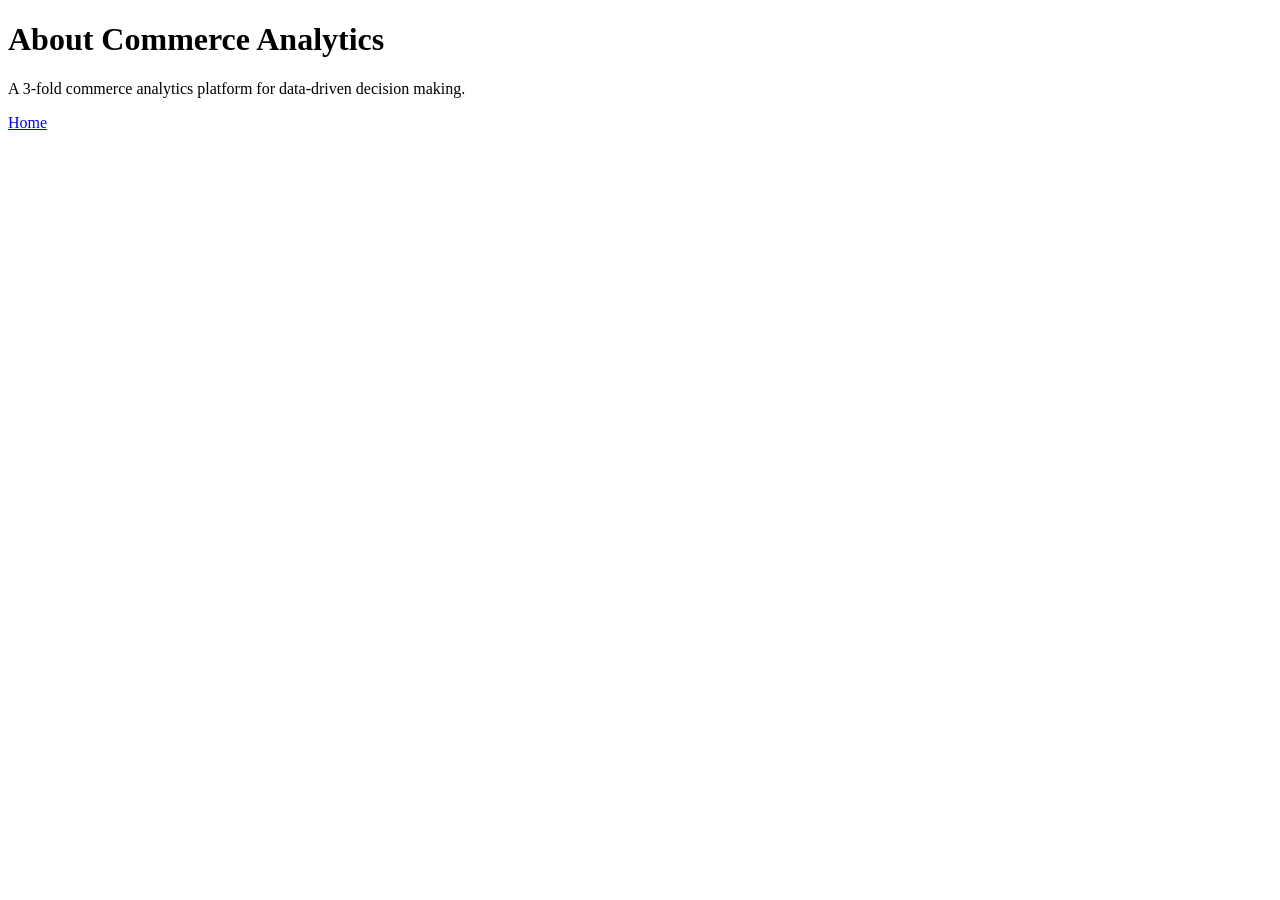
==== frontend/templates/about.html @ d8c075f1 "Implement 3-fold Commerce Analytics platform with auth and per-client DBs - Add SQLAlchemy, flask-wt" ====
<!DOCTYPE html>
<html lang="en">
<head><meta charset="UTF-8"><title>About - Commerce Analytics</title></head>
<body>
<h1>About Commerce Analytics</h1>
<p>A 3-fold commerce analytics platform for data-driven decision making.</p>
<a href="/">Home</a>
</body>
</html>
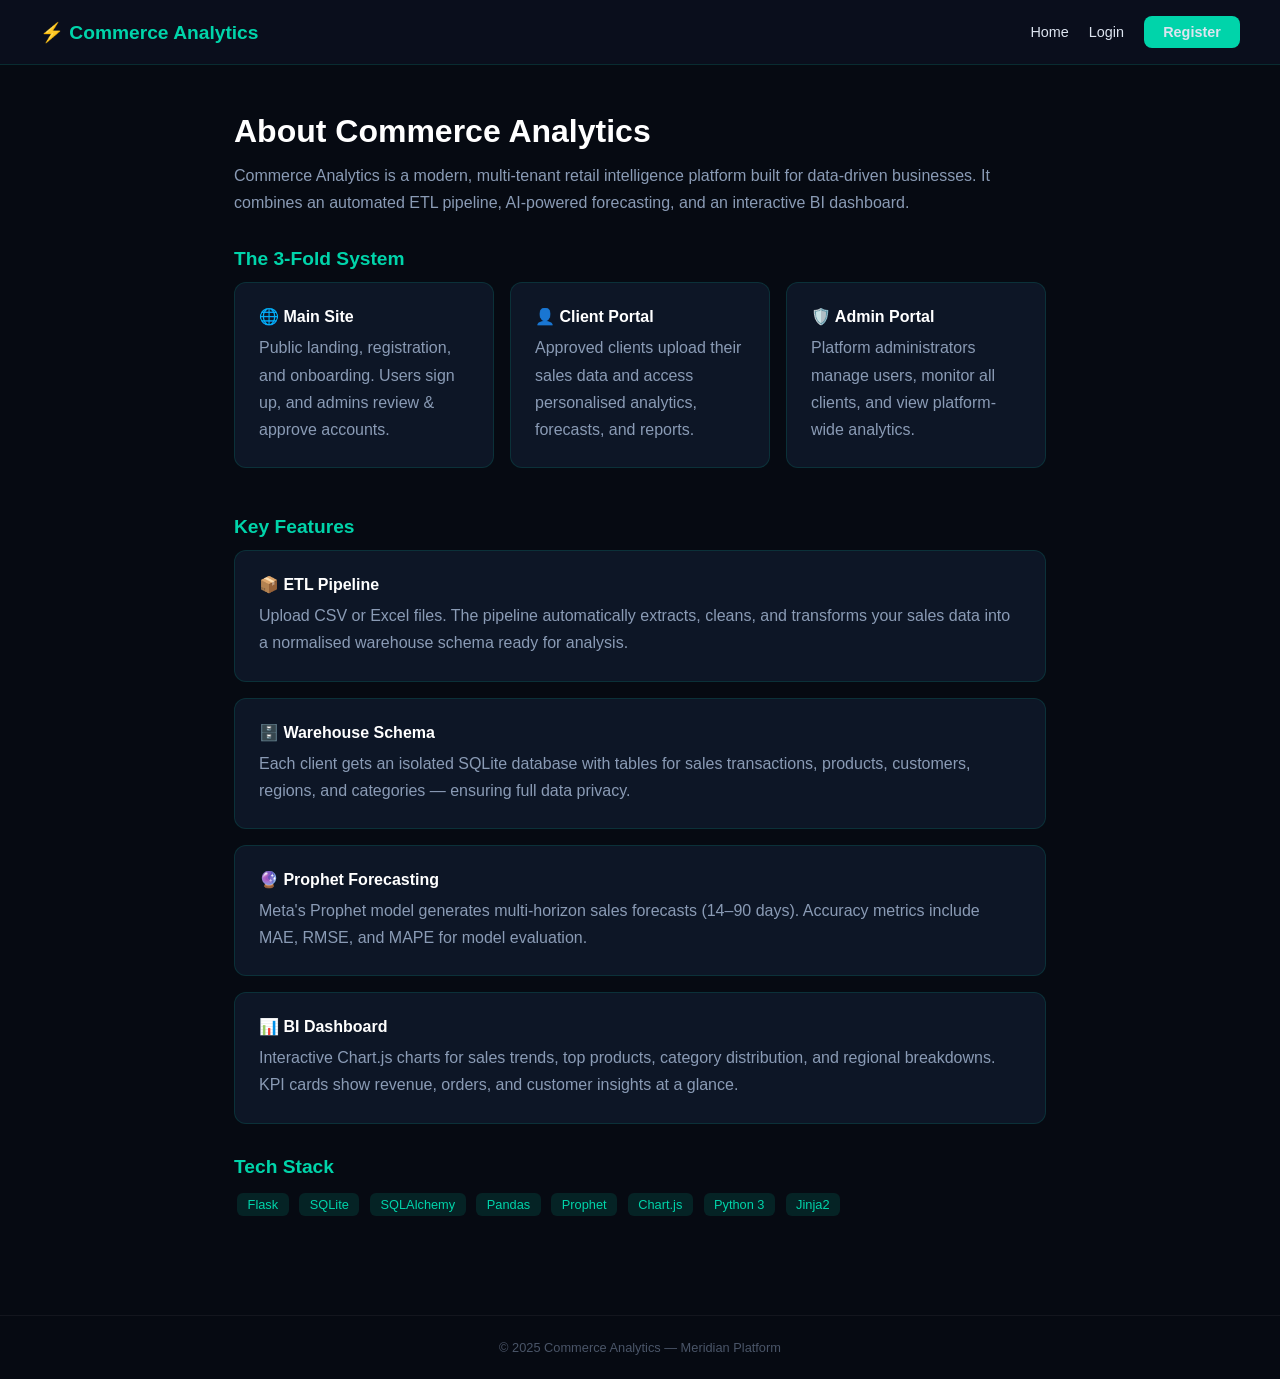
==== commit 27e590e5: "Replace minimal HTML templates with styled dark-tech UI Replace all 14 bare-bones HTML template file" ====
--- a/frontend/templates/about.html
+++ b/frontend/templates/about.html
@@ -1,9 +1,91 @@
 <!DOCTYPE html>
 <html lang="en">
-<head><meta charset="UTF-8"><title>About - Commerce Analytics</title></head>
+<head>
+  <meta charset="UTF-8"/>
+  <meta name="viewport" content="width=device-width,initial-scale=1.0"/>
+  <title>About — Commerce Analytics</title>
+  <style>
+    *{box-sizing:border-box;margin:0;padding:0}
+    body{background:#060a12;color:#dde4f0;font-family:'Segoe UI',sans-serif;min-height:100vh}
+    a{color:#00d4aa;text-decoration:none}
+    nav{display:flex;align-items:center;justify-content:space-between;padding:1rem 2.5rem;background:#0a0e1c;border-bottom:1px solid rgba(0,212,170,.15)}
+    .nav-brand{font-size:1.2rem;font-weight:700;color:#00d4aa}
+    .nav-links{display:flex;gap:1.25rem;align-items:center}
+    .nav-links a{color:#dde4f0;font-size:.9rem}
+    .nav-links a:hover{color:#00d4aa}
+    .btn{display:inline-block;padding:.5rem 1.2rem;border-radius:8px;font-size:.9rem;font-weight:600}
+    .btn-primary{background:#00d4aa;color:#060a12}
+    main{max-width:860px;margin:0 auto;padding:3rem 1.5rem}
+    h1{font-size:2rem;font-weight:800;color:#fff;margin-bottom:.75rem}
+    h2{font-size:1.2rem;font-weight:700;color:#00d4aa;margin:2rem 0 .75rem}
+    p{color:#8a9bb5;line-height:1.7;margin-bottom:.75rem}
+    .card{background:#0d1626;border:1px solid rgba(0,212,170,.14);border-radius:12px;padding:1.5rem;margin-bottom:1rem}
+    .card h3{color:#fff;font-size:1rem;margin-bottom:.5rem}
+    .card p{margin:0}
+    .grid{display:grid;grid-template-columns:repeat(auto-fit,minmax(200px,1fr));gap:1rem}
+    .tag{display:inline-block;background:rgba(0,212,170,.12);color:#00d4aa;border-radius:6px;padding:.25rem .65rem;font-size:.8rem;margin:.2rem}
+    footer{text-align:center;padding:1.5rem;font-size:.8rem;color:#4a5568;border-top:1px solid rgba(255,255,255,.05);margin-top:3rem}
+  </style>
+</head>
 <body>
-<h1>About Commerce Analytics</h1>
-<p>A 3-fold commerce analytics platform for data-driven decision making.</p>
-<a href="/">Home</a>
+  <nav>
+    <a class="nav-brand" href="/">⚡ Commerce Analytics</a>
+    <div class="nav-links">
+      <a href="/">Home</a>
+      <a href="/login">Login</a>
+      <a href="/register" class="btn btn-primary">Register</a>
+    </div>
+  </nav>
+
+  <main>
+    <h1>About Commerce Analytics</h1>
+    <p>Commerce Analytics is a modern, multi-tenant retail intelligence platform built for data-driven businesses. It combines an automated ETL pipeline, AI-powered forecasting, and an interactive BI dashboard.</p>
+
+    <h2>The 3-Fold System</h2>
+    <div class="grid">
+      <div class="card">
+        <h3>🌐 Main Site</h3>
+        <p>Public landing, registration, and onboarding. Users sign up, and admins review & approve accounts.</p>
+      </div>
+      <div class="card">
+        <h3>👤 Client Portal</h3>
+        <p>Approved clients upload their sales data and access personalised analytics, forecasts, and reports.</p>
+      </div>
+      <div class="card">
+        <h3>🛡️ Admin Portal</h3>
+        <p>Platform administrators manage users, monitor all clients, and view platform-wide analytics.</p>
+      </div>
+    </div>
+
+    <h2>Key Features</h2>
+    <div class="card">
+      <h3>📦 ETL Pipeline</h3>
+      <p>Upload CSV or Excel files. The pipeline automatically extracts, cleans, and transforms your sales data into a normalised warehouse schema ready for analysis.</p>
+    </div>
+    <div class="card">
+      <h3>🗄️ Warehouse Schema</h3>
+      <p>Each client gets an isolated SQLite database with tables for sales transactions, products, customers, regions, and categories — ensuring full data privacy.</p>
+    </div>
+    <div class="card">
+      <h3>🔮 Prophet Forecasting</h3>
+      <p>Meta's Prophet model generates multi-horizon sales forecasts (14–90 days). Accuracy metrics include MAE, RMSE, and MAPE for model evaluation.</p>
+    </div>
+    <div class="card">
+      <h3>📊 BI Dashboard</h3>
+      <p>Interactive Chart.js charts for sales trends, top products, category distribution, and regional breakdowns. KPI cards show revenue, orders, and customer insights at a glance.</p>
+    </div>
+
+    <h2>Tech Stack</h2>
+    <span class="tag">Flask</span>
+    <span class="tag">SQLite</span>
+    <span class="tag">SQLAlchemy</span>
+    <span class="tag">Pandas</span>
+    <span class="tag">Prophet</span>
+    <span class="tag">Chart.js</span>
+    <span class="tag">Python 3</span>
+    <span class="tag">Jinja2</span>
+  </main>
+
+  <footer>© 2025 Commerce Analytics — Meridian Platform</footer>
 </body>
 </html>
